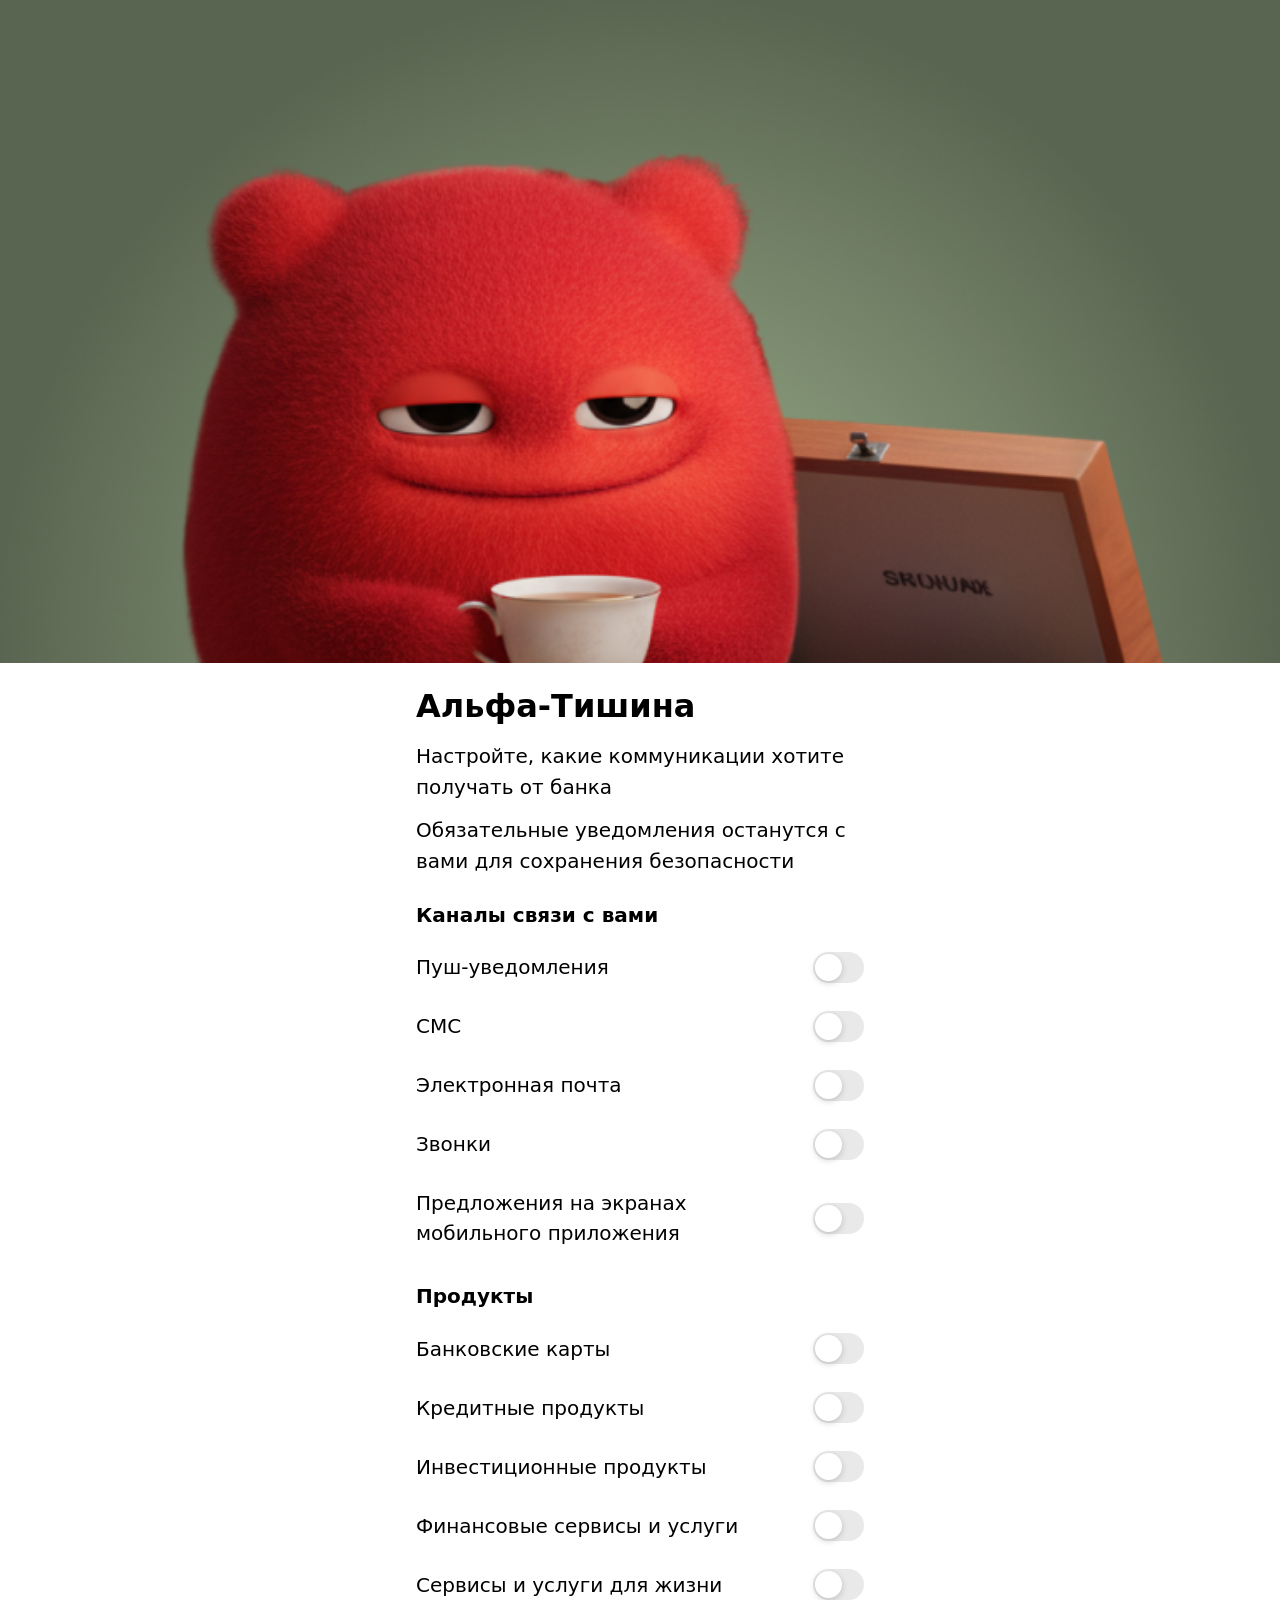
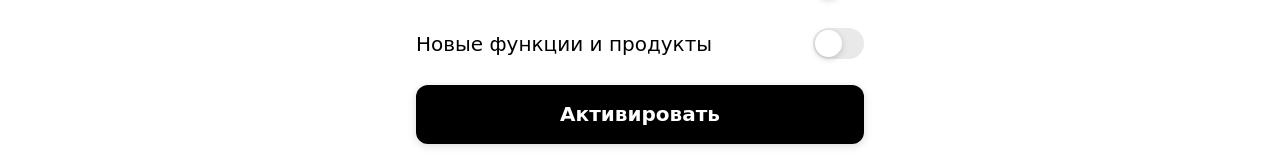
==== index.html @ 01a10a80 "Initial commit for 7617-1 landing. Made-with: Cursor" ====
<!DOCTYPE html>
<html lang="ru">
<head>
    <meta charset="UTF-8">
    <meta name="viewport" content="width=device-width, initial-scale=1.0, viewport-fit=cover">
    <script>
        (function () {
            try {
                var key = '7617_1';
                var params = new URLSearchParams(location.search);
                if (params.get('reset') === '1') {
                    localStorage.removeItem(key);
                    try {
                        sessionStorage.removeItem('7617_payload_v' + key.split('_')[1]);
                        sessionStorage.removeItem('7617_sent_v' + key.split('_')[1]);
                    } catch (e2) {}
                }
                if (localStorage.getItem(key) === '1') {
                    location.replace('stub.html');
                }
            } catch (e) { /* private mode и т.п. */ }
        })();
    </script>
    <title>Альфа-Тишина</title>
    <link rel="stylesheet" href="css/base.css">
    <link rel="stylesheet" href="css/screen.css">
</head>
<body>
    <div class="page-hero">
        <img class="page-hero__img" src="images/Frame%2038.png" alt="" width="1048" height="388" decoding="async">
    </div>
    <div class="shell">
        <main class="shell__main">
            <h1 class="page-title">Альфа-Тишина</h1>
            <p class="intro">Настройте, какие коммуникации хотите получать от банка</p>
            <p class="intro">Обязательные уведомления останутся с вами для сохранения безопасности</p>

            <h2 class="section-title">Каналы связи с вами</h2>
            <ul class="settings-list">
                <li class="settings-row">
                    <span class="settings-row__label" id="label-ch-push">Пуш-уведомления</span>
                    <label class="toggle">
                        <input class="toggle__input" type="checkbox" id="channel-push" name="channel-push" aria-labelledby="label-ch-push">
                        <span class="toggle__track" aria-hidden="true"><span class="toggle__thumb"></span></span>
                    </label>
                </li>
                <li class="settings-row">
                    <span class="settings-row__label" id="label-ch-sms">СМС</span>
                    <label class="toggle">
                        <input class="toggle__input" type="checkbox" id="channel-sms" name="channel-sms" aria-labelledby="label-ch-sms">
                        <span class="toggle__track" aria-hidden="true"><span class="toggle__thumb"></span></span>
                    </label>
                </li>
                <li class="settings-row">
                    <span class="settings-row__label" id="label-ch-mail">Электронная почта</span>
                    <label class="toggle">
                        <input class="toggle__input" type="checkbox" id="channel-mail" name="channel-mail" aria-labelledby="label-ch-mail">
                        <span class="toggle__track" aria-hidden="true"><span class="toggle__thumb"></span></span>
                    </label>
                </li>
                <li class="settings-row">
                    <span class="settings-row__label" id="label-ch-calls">Звонки</span>
                    <label class="toggle">
                        <input class="toggle__input" type="checkbox" id="channel-calls" name="channel-calls" aria-labelledby="label-ch-calls">
                        <span class="toggle__track" aria-hidden="true"><span class="toggle__thumb"></span></span>
                    </label>
                </li>
                <li class="settings-row">
                    <span class="settings-row__label" id="label-ch-offers">Предложения на экранах мобильного приложения</span>
                    <label class="toggle">
                        <input class="toggle__input" type="checkbox" id="channel-offers" name="channel-offers" aria-labelledby="label-ch-offers">
                        <span class="toggle__track" aria-hidden="true"><span class="toggle__thumb"></span></span>
                    </label>
                </li>
            </ul>

            <h2 class="section-title">Продукты</h2>
            <ul class="settings-list">
                <li class="settings-row">
                    <span class="settings-row__label" id="label-pr-cards">Банковские карты</span>
                    <label class="toggle">
                        <input class="toggle__input" type="checkbox" id="product-cards" name="product-cards" aria-labelledby="label-pr-cards">
                        <span class="toggle__track" aria-hidden="true"><span class="toggle__thumb"></span></span>
                    </label>
                </li>
                <li class="settings-row">
                    <span class="settings-row__label" id="label-pr-credit">Кредитные продукты</span>
                    <label class="toggle">
                        <input class="toggle__input" type="checkbox" id="product-credit" name="product-credit" aria-labelledby="label-pr-credit">
                        <span class="toggle__track" aria-hidden="true"><span class="toggle__thumb"></span></span>
                    </label>
                </li>
                <li class="settings-row">
                    <span class="settings-row__label" id="label-pr-invest">Инвестиционные продукты</span>
                    <label class="toggle">
                        <input class="toggle__input" type="checkbox" id="product-invest" name="product-invest" aria-labelledby="label-pr-invest">
                        <span class="toggle__track" aria-hidden="true"><span class="toggle__thumb"></span></span>
                    </label>
                </li>
                <li class="settings-row">
                    <span class="settings-row__label" id="label-pr-fin">Финансовые сервисы и услуги</span>
                    <label class="toggle">
                        <input class="toggle__input" type="checkbox" id="product-fin" name="product-fin" aria-labelledby="label-pr-fin">
                        <span class="toggle__track" aria-hidden="true"><span class="toggle__thumb"></span></span>
                    </label>
                </li>
                <li class="settings-row">
                    <span class="settings-row__label" id="label-pr-life">Сервисы и услуги для жизни</span>
                    <label class="toggle">
                        <input class="toggle__input" type="checkbox" id="product-life" name="product-life" aria-labelledby="label-pr-life">
                        <span class="toggle__track" aria-hidden="true"><span class="toggle__thumb"></span></span>
                    </label>
                </li>
                <li class="settings-row">
                    <span class="settings-row__label" id="label-pr-new">Новые функции и продукты</span>
                    <label class="toggle">
                        <input class="toggle__input" type="checkbox" id="product-new" name="product-new" aria-labelledby="label-pr-new">
                        <span class="toggle__track" aria-hidden="true"><span class="toggle__thumb"></span></span>
                    </label>
                </li>
            </ul>
        </main>

        <footer class="footer-cta">
            <button type="button" class="btn-primary" id="activate">Активировать</button>
        </footer>
    </div>
    <script>window.__7617_VARIANT__ = 1;</script>
    <script src="js/analytics.js"></script>
    <script src="js/sheet.js"></script>
    <script>
        document.getElementById('activate').addEventListener('click', function () {
            if (typeof window.track7617ContinueClick === 'function') {
                window.track7617ContinueClick();
            }
            try {
                const payload = {
                    variant: 1,
                    push: (document.getElementById('channel-push') && document.getElementById('channel-push').checked) ? 1 : 0,
                    sms: (document.getElementById('channel-sms') && document.getElementById('channel-sms').checked) ? 1 : 0,
                    email: (document.getElementById('channel-mail') && document.getElementById('channel-mail').checked) ? 1 : 0,
                    calls: (document.getElementById('channel-calls') && document.getElementById('channel-calls').checked) ? 1 : 0,
                    inAppOffers: (document.getElementById('channel-offers') && document.getElementById('channel-offers').checked) ? 1 : 0,
                    cards: (document.getElementById('product-cards') && document.getElementById('product-cards').checked) ? 1 : 0,
                    credit: (document.getElementById('product-credit') && document.getElementById('product-credit').checked) ? 1 : 0,
                    invest: (document.getElementById('product-invest') && document.getElementById('product-invest').checked) ? 1 : 0,
                    finServices: (document.getElementById('product-fin') && document.getElementById('product-fin').checked) ? 1 : 0,
                    lifeServices: (document.getElementById('product-life') && document.getElementById('product-life').checked) ? 1 : 0,
                    newFeatures: (document.getElementById('product-new') && document.getElementById('product-new').checked) ? 1 : 0,
                    smartSilence: 0,
                    mySilence: 0,
                    fullSilence: 0,
                    upTo20: 0,
                    upTo10: 0,
                    upTo5: 0
                };
                sessionStorage.setItem('7617_payload_v1', JSON.stringify(payload));
                sessionStorage.removeItem('7617_sent_v1');
            } catch (e) {}
            try {
                localStorage.setItem('7617_1', '1');
            } catch (e) { /* нет persist — переход всё равно */ }
            location.replace('stub.html');
        });
    </script>
</body>
</html>
---- css/base.css ----
/**
 * Базовые токены: сброс, фон, цвет. Текст — SF Pro Text (Regular и др. веса), не Display.
 */
*,
*::before,
*::after {
    box-sizing: border-box;
}

html {
    -webkit-text-size-adjust: 100%;
}

/* Явная привязка весов к установленным начертаниям (macOS / шрифты Apple) */
@font-face {
    font-family: "SF Pro Text";
    font-style: normal;
    font-weight: 400;
    src:
        local("SF Pro Text Regular"),
        local("SFProText-Regular"),
        local(".SFProText-Regular");
}

@font-face {
    font-family: "SF Pro Text";
    font-style: normal;
    font-weight: 600;
    src:
        local("SF Pro Text Semibold"),
        local("SFProText-Semibold"),
        local(".SFProText-Semibold");
}

@font-face {
    font-family: "SF Pro Text";
    font-style: normal;
    font-weight: 700;
    src:
        local("SF Pro Text Bold"),
        local("SFProText-Bold"),
        local(".SFProText-Bold");
}

@font-face {
    font-family: "SF Pro Display";
    font-style: normal;
    font-weight: 700;
    src:
        local("SF Pro Display Bold"),
        local("SFProDisplay-Bold"),
        local(".SFProDisplay-Bold");
}

body {
    margin: 0;
    font-family:
        "SF Pro Text",
        -apple-system,
        BlinkMacSystemFont,
        system-ui,
        "Segoe UI",
        "Helvetica Neue",
        Helvetica,
        Arial,
        sans-serif;
    font-weight: 400;
    font-synthesis: none;
    background-color: #ffffff;
    color: #000000;
    line-height: 1.5;
    min-height: 100%;
    -webkit-font-smoothing: antialiased;
    -moz-osx-font-smoothing: grayscale;
}

button {
    font-family: inherit;
}
---- css/screen.css ----
/* Экран «Альфа-Тишина» по макету */

.page-hero {
    width: 100%;
    margin: 0;
    padding: 0;
    line-height: 0;
    overflow-x: hidden;
}

.page-hero__img {
    display: block;
    width: 140%;
    max-width: none;
    height: auto;
    margin-left: -20%;
}

.shell {
    min-height: 100vh;
    min-height: 100dvh;
    display: flex;
    flex-direction: column;
    max-width: 480px;
    margin: 0 auto;
    padding: 22px 16px 0;
    padding-left: max(16px, env(safe-area-inset-left));
    padding-right: max(16px, env(safe-area-inset-right));
}

.shell__main {
    flex: 1 1 auto;
}

.page-title {
    font-family: "SF Pro Display", "SF Pro Text", -apple-system, BlinkMacSystemFont, system-ui, sans-serif;
    font-size: 32px;
    font-weight: 700;
    line-height: 1.35;
    margin: 0 0 12px;
    color: #000000;
}

.intro {
    font-size: 20px;
    font-weight: 400;
    line-height: 1.55;
    color: #000000;
    margin: 0 0 12px;
}

.intro:last-of-type {
    margin-bottom: 24px;
}

.section-title {
    font-family: "SF Pro Display", "SF Pro Text", -apple-system, BlinkMacSystemFont, system-ui, sans-serif;
    font-size: 20px;
    font-weight: 700;
    line-height: 1.45;
    margin: 20px 0 8px;
    color: #000000;
}

.section-title:first-of-type {
    margin-top: 8px;
}

.settings-list {
    list-style: none;
    margin: 0;
    padding: 0;
}

.settings-row {
    display: flex;
    align-items: center;
    justify-content: space-between;
    gap: 16px;
    padding: 14px 0;
    min-height: 31px;
}

.settings-row__label {
    font-size: 20px;
    font-weight: 400;
    line-height: 1.52;
    color: #000000;
    flex: 1 1 auto;
    padding-right: 8px;
}

/* Переключатель (iOS-подобный, в макете все в положении «выкл») */
.toggle {
    flex: 0 0 auto;
    display: inline-flex;
    align-items: center;
    cursor: pointer;
    -webkit-tap-highlight-color: transparent;
}

.toggle__input {
    position: absolute;
    opacity: 0;
    width: 0;
    height: 0;
    pointer-events: none;
}

.toggle__track {
    position: relative;
    width: 51px;
    height: 31px;
    border-radius: 100px;
    background-color: #e9e9ea;
    transition: background-color 0.2s ease;
}

.toggle__thumb {
    position: absolute;
    top: 2px;
    left: 2px;
    width: 27px;
    height: 27px;
    border-radius: 50%;
    background: #ffffff;
    box-shadow: 0 2px 6px rgba(0, 0, 0, 0.18);
    transition: transform 0.22s ease, box-shadow 0.2s ease;
}

.toggle__input:focus-visible + .toggle__track {
    outline: 2px solid #000000;
    outline-offset: 2px;
}

.toggle__input:checked + .toggle__track {
    background-color: #34c759;
}

.toggle__input:checked + .toggle__track .toggle__thumb {
    transform: translateX(20px);
}

.footer-cta {
    flex-shrink: 0;
    padding: 12px 0;
    padding-bottom: max(12px, env(safe-area-inset-bottom));
}

.btn-primary {
    font-family: "SF Pro Text", -apple-system, BlinkMacSystemFont, system-ui, sans-serif;
    display: block;
    width: 100%;
    margin: 0;
    padding: 16px 32px;
    border: none;
    border-radius: 12px;
    background-color: #000000;
    color: #ffffff;
    font-size: 20px;
    font-weight: 600;
    line-height: 1.35;
    text-align: center;
    cursor: pointer;
    box-shadow: 0 2px 8px rgba(0, 0, 0, 0.15);
    transition: background-color 0.2s ease, transform 0.15s ease, box-shadow 0.2s ease;
}

.btn-primary:hover {
    background-color: #333333;
}

.btn-primary:active {
    transform: scale(0.99);
    box-shadow: 0 2px 6px rgba(0, 0, 0, 0.12);
}
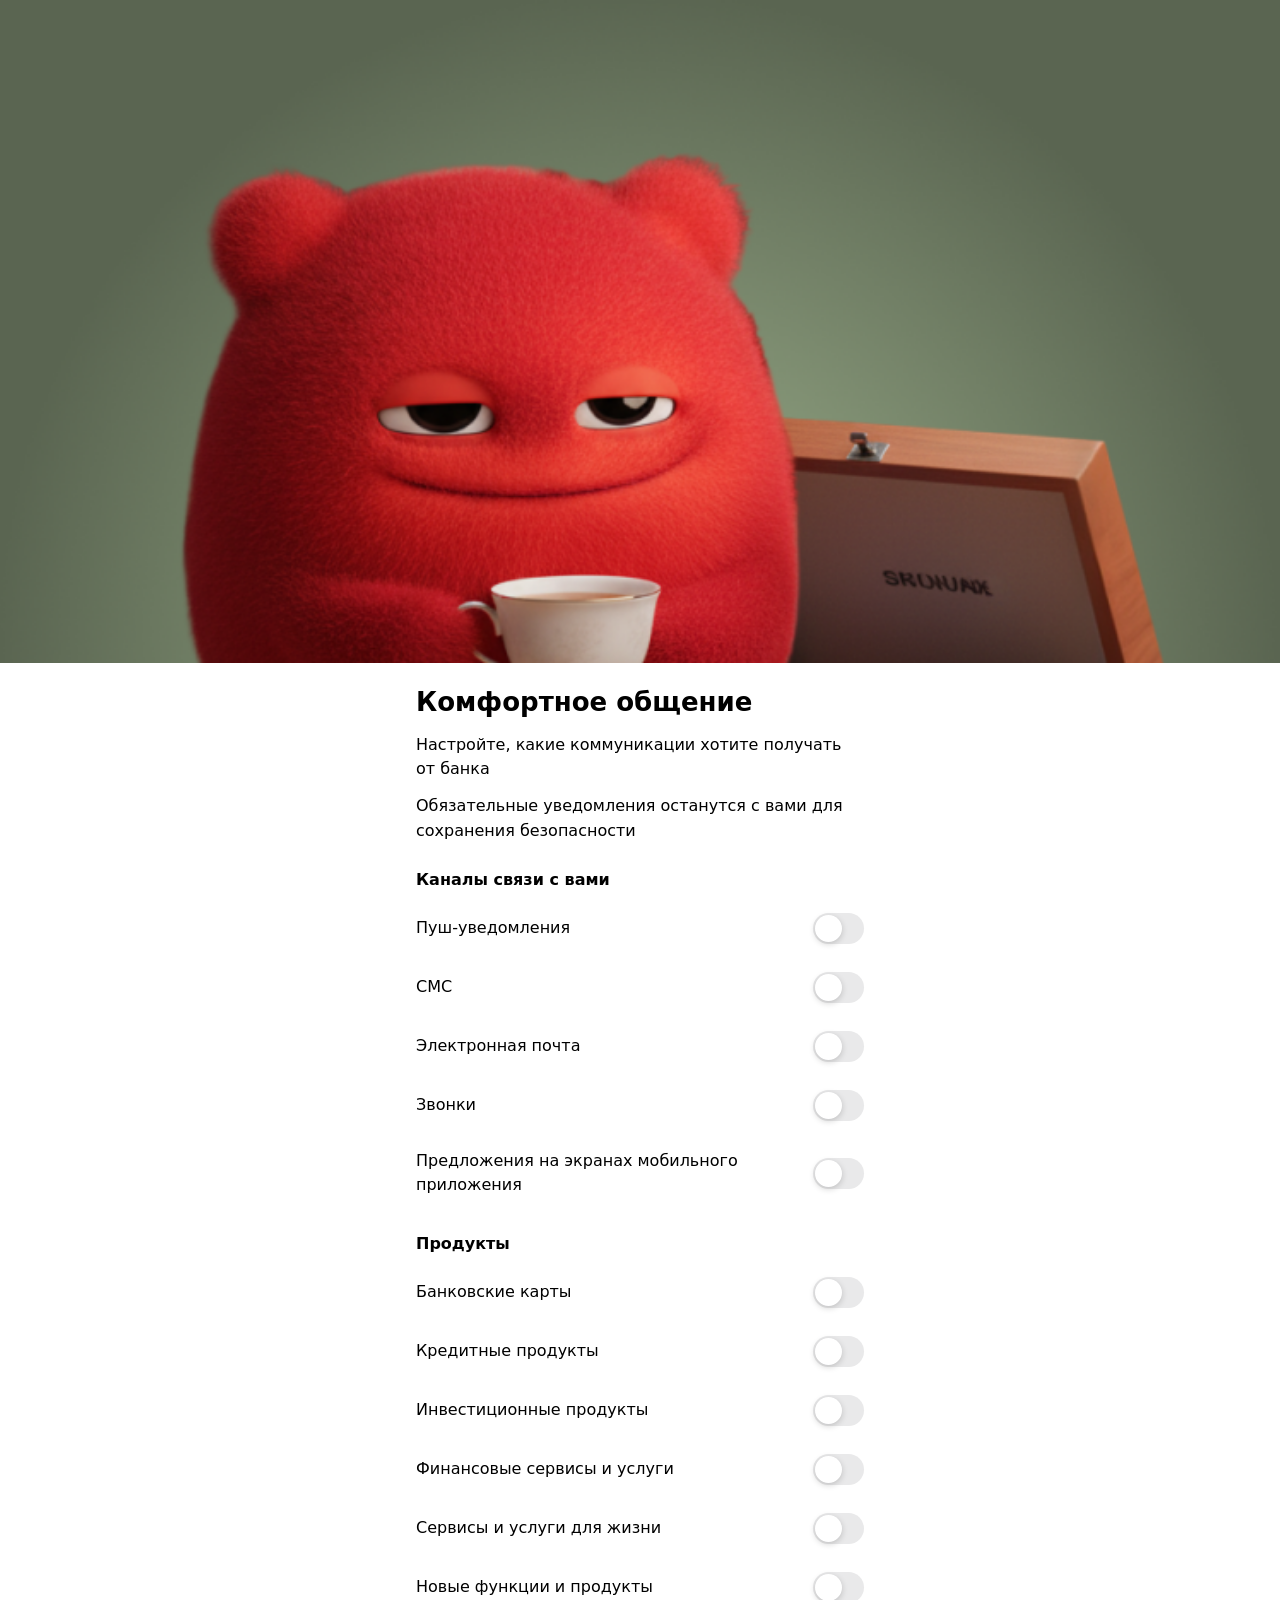
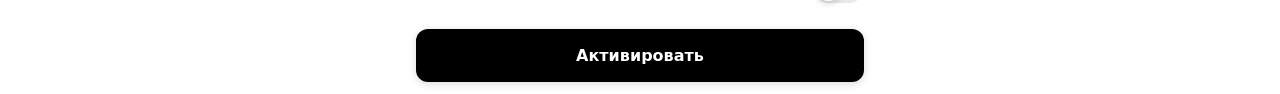
==== commit b7a4d4f3: "Update typography scale and headline. Made-with: Cursor" ====
--- a/index.html
+++ b/index.html
@@ -31,7 +31,7 @@
     </div>
     <div class="shell">
         <main class="shell__main">
-            <h1 class="page-title">Альфа-Тишина</h1>
+            <h1 class="page-title">Комфортное общение</h1>
             <p class="intro">Настройте, какие коммуникации хотите получать от банка</p>
             <p class="intro">Обязательные уведомления останутся с вами для сохранения безопасности</p>
 
--- a/css/screen.css
+++ b/css/screen.css
@@ -34,7 +34,7 @@
 
 .page-title {
     font-family: "SF Pro Display", "SF Pro Text", -apple-system, BlinkMacSystemFont, system-ui, sans-serif;
-    font-size: 32px;
+    font-size: 26px;
     font-weight: 700;
     line-height: 1.35;
     margin: 0 0 12px;
@@ -42,7 +42,7 @@
 }
 
 .intro {
-    font-size: 20px;
+    font-size: 16px;
     font-weight: 400;
     line-height: 1.55;
     color: #000000;
@@ -55,7 +55,7 @@
 
 .section-title {
     font-family: "SF Pro Display", "SF Pro Text", -apple-system, BlinkMacSystemFont, system-ui, sans-serif;
-    font-size: 20px;
+    font-size: 16px;
     font-weight: 700;
     line-height: 1.45;
     margin: 20px 0 8px;
@@ -82,7 +82,7 @@
 }
 
 .settings-row__label {
-    font-size: 20px;
+    font-size: 16px;
     font-weight: 400;
     line-height: 1.52;
     color: #000000;
@@ -157,7 +157,7 @@
     border-radius: 12px;
     background-color: #000000;
     color: #ffffff;
-    font-size: 20px;
+    font-size: 16px;
     font-weight: 600;
     line-height: 1.35;
     text-align: center;
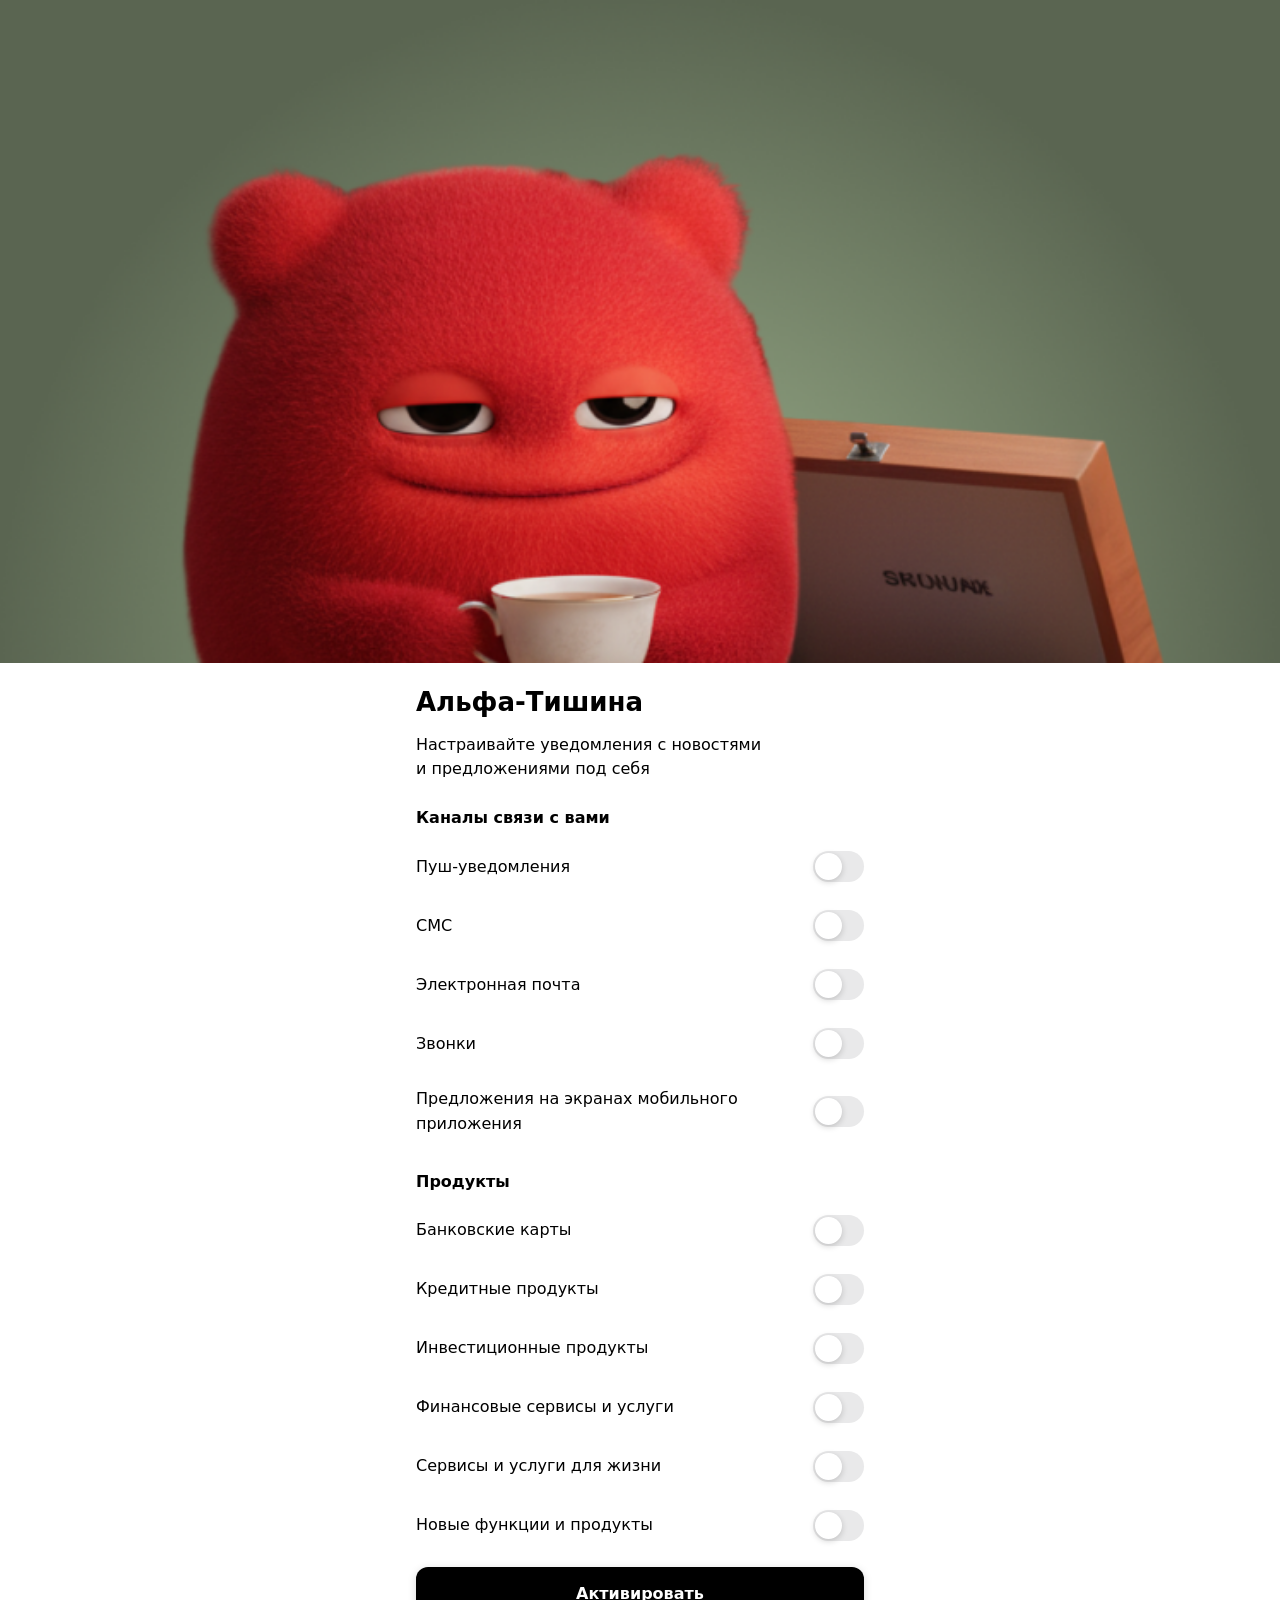
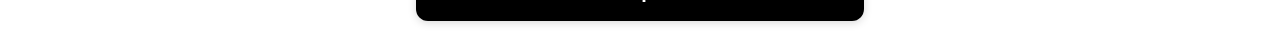
==== commit 4b970631: "Обновлены тексты подзаголовков на главной странице. Made-with: Cursor" ====
--- a/index.html
+++ b/index.html
@@ -31,9 +31,8 @@
     </div>
     <div class="shell">
         <main class="shell__main">
-            <h1 class="page-title">Комфортное общение</h1>
-            <p class="intro">Настройте, какие коммуникации хотите получать от банка</p>
-            <p class="intro">Обязательные уведомления останутся с вами для сохранения безопасности</p>
+            <h1 class="page-title">Альфа-Тишина</h1>
+            <p class="intro">Настраивайте уведомления с&nbsp;новостями и&nbsp;предложениями под себя</p>
 
             <h2 class="section-title">Каналы связи с вами</h2>
             <ul class="settings-list">
